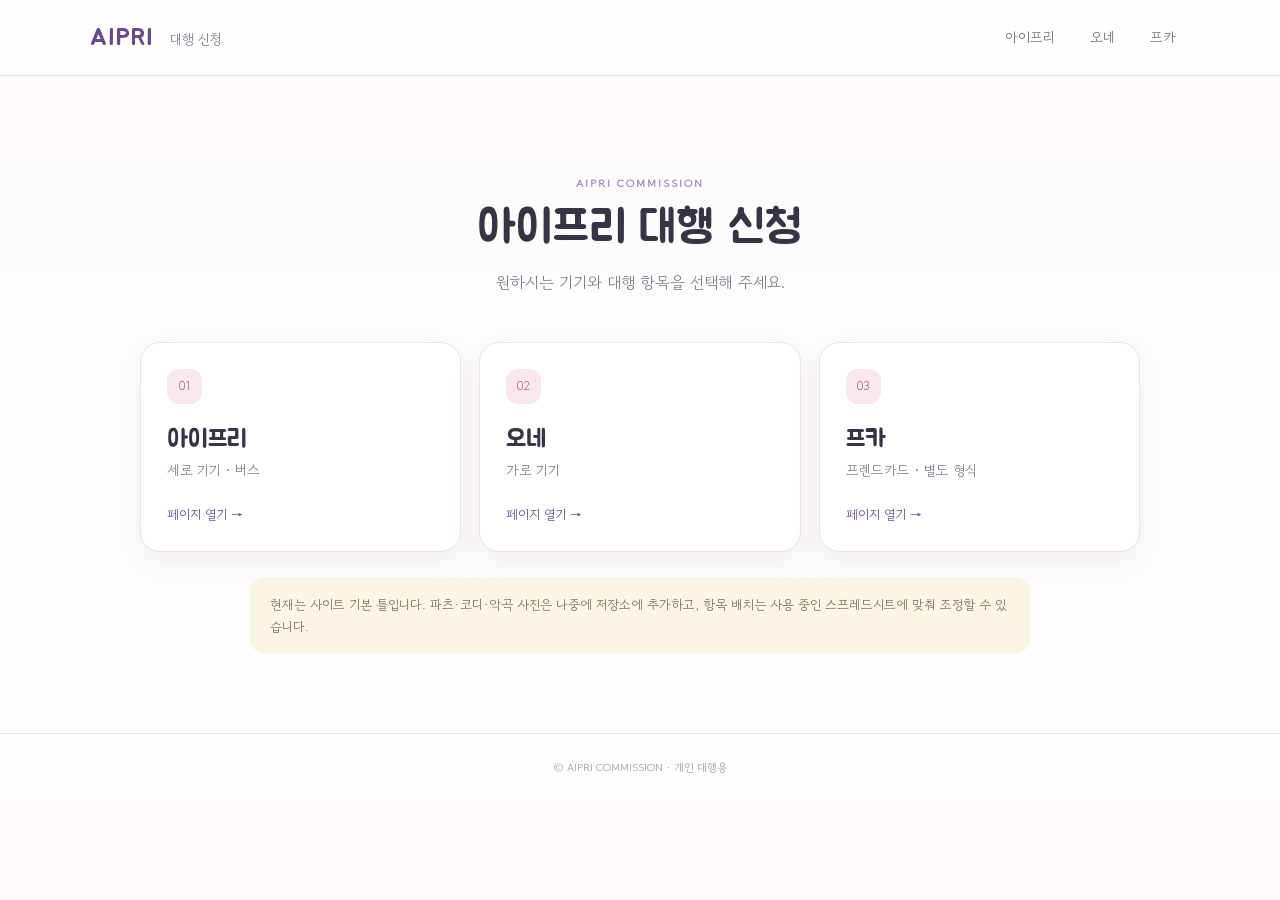
==== index.html @ 821ed2e1 "Add files via upload" ====
<!doctype html>
<html lang="ko">
<head>
  <meta charset="utf-8">
  <meta name="viewport" content="width=device-width, initial-scale=1">
  <title>아이프리 대행 신청</title>
  <link rel="stylesheet" href="style.css">
</head>
<body>
  <header class="site-header">
    <a class="brand" href="index.html">AIPRI <span>대행 신청</span></a>
    <nav aria-label="주요 메뉴">
      <a href="aipri.html">아이프리</a>
      <a href="onegai.html">오네</a>
      <a href="friendcard.html">프카</a>
    </nav>
  </header>
  <main class="home-wrap">
    <section class="hero">
      <p class="eyebrow">AIPRI COMMISSION</p>
      <h1>아이프리 대행 신청</h1>
      <p>원하시는 기기와 대행 항목을 선택해 주세요.</p>
    </section>
    <section class="page-cards">
      <a class="page-card" href="aipri.html">
        <span class="card-number">01</span><h2>아이프리</h2><p>세로 기기 · 버스</p><span class="card-arrow">페이지 열기 →</span>
      </a>
      <a class="page-card" href="onegai.html">
        <span class="card-number">02</span><h2>오네</h2><p>가로 기기</p><span class="card-arrow">페이지 열기 →</span>
      </a>
      <a class="page-card" href="friendcard.html">
        <span class="card-number">03</span><h2>프카</h2><p>프렌드카드 · 별도 형식</p><span class="card-arrow">페이지 열기 →</span>
      </a>
    </section>
    <p class="notice">현재는 사이트 기본 틀입니다. 파츠·코디·악곡 사진은 나중에 저장소에 추가하고, 항목 배치는 사용 중인 스프레드시트에 맞춰 조정할 수 있습니다.</p>
  </main>
  <footer>© AIPRI COMMISSION · 개인 대행용</footer>
</body>
</html>
---- style.css ----
@import url('https://fonts.googleapis.com/css2?family=Gowun+Dodum&family=Jua&display=swap');
:root{--ink:#393443;--muted:#817b8c;--line:#e9e3ed;--paper:#fffdfd;--lav:#eee7f7;--pink:#f8e8ee;--accent:#8a6eaa;--accent-dark:#674d86;--yellow:#fbf3d9;--blue:#e8f0fc;--shadow:0 12px 34px rgba(70,49,82,.07)}
*{box-sizing:border-box}body{margin:0;background:linear-gradient(180deg,#fcf8fc 0,#fffdfd 380px);color:var(--ink);font-family:"Gowun Dodum",sans-serif;line-height:1.65}a{color:inherit;text-decoration:none}.site-header{min-height:76px;padding:14px max(22px,calc((100vw - 1100px)/2));display:flex;align-items:center;justify-content:space-between;gap:20px;border-bottom:1px solid #eee7f0;background:rgba(255,255,255,.9)}.brand{font:24px "Jua",sans-serif;letter-spacing:.04em;color:var(--accent-dark)}.brand span{font:14px "Gowun Dodum",sans-serif;letter-spacing:0;color:var(--muted);margin-left:8px}.site-header nav{display:flex;gap:7px;flex-wrap:wrap}.site-header nav a{padding:8px 14px;border-radius:999px;font-size:14px;color:#716a7b}.site-header nav a:hover,.site-header nav a.active{background:var(--lav);color:var(--accent-dark)}.home-wrap,.content-wrap{width:min(100% - 36px,1000px);margin:0 auto}.home-wrap{padding:62px 0 80px}.hero{text-align:center;padding:36px 20px 46px}.eyebrow{margin:0 0 7px;color:#a28ab9;font-size:11px;font-weight:bold;letter-spacing:.18em}.hero h1,.page-heading h1{font:clamp(32px,5vw,46px) "Jua",sans-serif;margin:0 0 12px;letter-spacing:.01em}.hero>p:last-child,.page-heading p:last-child{color:var(--muted);margin:0}.page-cards{display:grid;grid-template-columns:repeat(3,1fr);gap:18px}.page-card{position:relative;min-height:210px;padding:26px;border:1px solid var(--line);border-radius:20px;background:#fff;box-shadow:var(--shadow);transition:transform .18s,border-color .18s}.page-card:hover{transform:translateY(-3px);border-color:#cbb9df}.card-number{display:inline-grid;place-items:center;width:35px;height:35px;border-radius:12px;background:var(--pink);color:#a46c88;font-size:12px}.page-card h2{font:25px "Jua",sans-serif;margin:20px 0 4px}.page-card p{color:var(--muted);font-size:14px;margin:0}.card-arrow{display:block;margin-top:22px;color:var(--accent-dark);font-size:13px}.notice{margin:26px auto 0;padding:16px 20px;border-radius:14px;background:#faf5e5;color:#7b7057;font-size:13px;max-width:780px}.content-wrap{padding:36px 0 70px}.page-heading{display:flex;align-items:center;justify-content:space-between;gap:20px;margin-bottom:26px}.page-heading h1{font-size:38px}.back-link{font-size:13px;color:var(--accent-dark);padding:9px 13px;border:1px solid var(--line);border-radius:999px;background:#fff}.panel{padding:25px;margin:18px 0;background:#fff;border:1px solid var(--line);border-radius:19px;box-shadow:var(--shadow)}.panel h2,.section-title h2{font:22px "Jua",sans-serif;margin:0}.section-title{display:flex;align-items:center;justify-content:space-between;gap:15px;margin-bottom:12px}.tag{white-space:nowrap;border-radius:999px;background:var(--yellow);color:#887444;padding:5px 10px;font-size:11px}.tag-blue{background:var(--blue);color:#526e9b}.muted{font-size:14px;color:var(--muted);margin:8px 0 18px}.empty-gallery{display:grid;grid-template-columns:repeat(3,1fr);gap:12px}.placeholder-tile{min-height:135px;display:flex;flex-direction:column;align-items:center;justify-content:center;gap:4px;background:#fcf9fd;border:1px dashed #d9cde5;border-radius:13px;color:#7f6a98}.placeholder-tile span{font-size:26px;color:#b5a2c8}.placeholder-tile b{font-size:14px}.placeholder-tile small{font-size:11px;color:#a29aa9}.upload-row{display:flex;align-items:center;gap:10px;flex-wrap:wrap}.upload-button,.button{display:inline-flex;align-items:center;justify-content:center;border:0;border-radius:10px;padding:10px 16px;font:14px "Gowun Dodum",sans-serif;cursor:pointer}.upload-button{background:var(--accent);color:white}.upload-button:hover{background:var(--accent-dark)}.button-danger{background:#fff0f1;color:#a54f60;border:1px solid #f0d4d9}.button-danger:hover{background:#ffe4e8}.status{font-size:12px;color:var(--muted);margin:13px 0}.photo-gallery{display:grid;grid-template-columns:repeat(auto-fill,minmax(155px,1fr));gap:14px}.photo-card{overflow:hidden;border:1px solid var(--line);border-radius:12px;background:#fff}.photo-card img{display:block;width:100%;height:170px;object-fit:contain;background:#faf8fb}.photo-card .photo-meta{padding:9px}.photo-name{font-size:12px;overflow-wrap:anywhere;margin:0 0 8px}.photo-actions{display:flex;gap:6px}.photo-actions button{flex:1;padding:6px 7px;border:1px solid var(--line);background:white;border-radius:7px;font:12px "Gowun Dodum",sans-serif;cursor:pointer}.photo-actions button:hover{background:var(--lav)}.empty-state{padding:28px 10px;display:flex;flex-direction:column;align-items:center;gap:4px;color:var(--muted);text-align:center}.empty-state span{font-size:32px;color:#c5b4d5}.empty-state b{color:var(--ink);font-size:14px}.empty-state small{font-size:12px}textarea,input{width:100%;padding:11px 12px;border:1px solid #e4dce9;border-radius:9px;background:#fffdfd;font:14px "Gowun Dodum",sans-serif;color:var(--ink)}textarea:focus,input:focus{outline:2px solid #e4d8f0;border-color:#b8a2ce}.field-label{display:block;margin:15px 0 7px;font-size:13px;color:#625a6b}.form-grid{display:grid;grid-template-columns:1fr 1fr;gap:14px;margin:16px 0}.form-grid label{font-size:13px;color:#625a6b}.form-grid input{display:block;margin-top:7px}footer{text-align:center;padding:24px 18px;border-top:1px solid var(--line);color:#a19aa8;font-size:11px}
@media(max-width:650px){.site-header{align-items:flex-start;flex-direction:column;padding:14px 18px;gap:10px}.home-wrap,.content-wrap{width:min(100% - 24px,1000px)}.home-wrap{padding-top:30px}.hero{padding:28px 8px 32px}.page-cards{grid-template-columns:1fr;gap:12px}.page-card{min-height:150px;padding:20px}.page-card h2{margin-top:12px}.card-arrow{margin-top:12px}.panel{padding:17px}.page-heading{align-items:flex-start}.page-heading h1{font-size:32px}.empty-gallery{grid-template-columns:1fr}.placeholder-tile{min-height:95px}.form-grid{grid-template-columns:1fr}.section-title{align-items:flex-start;flex-direction:column}.photo-gallery{grid-template-columns:repeat(2,minmax(0,1fr))}}
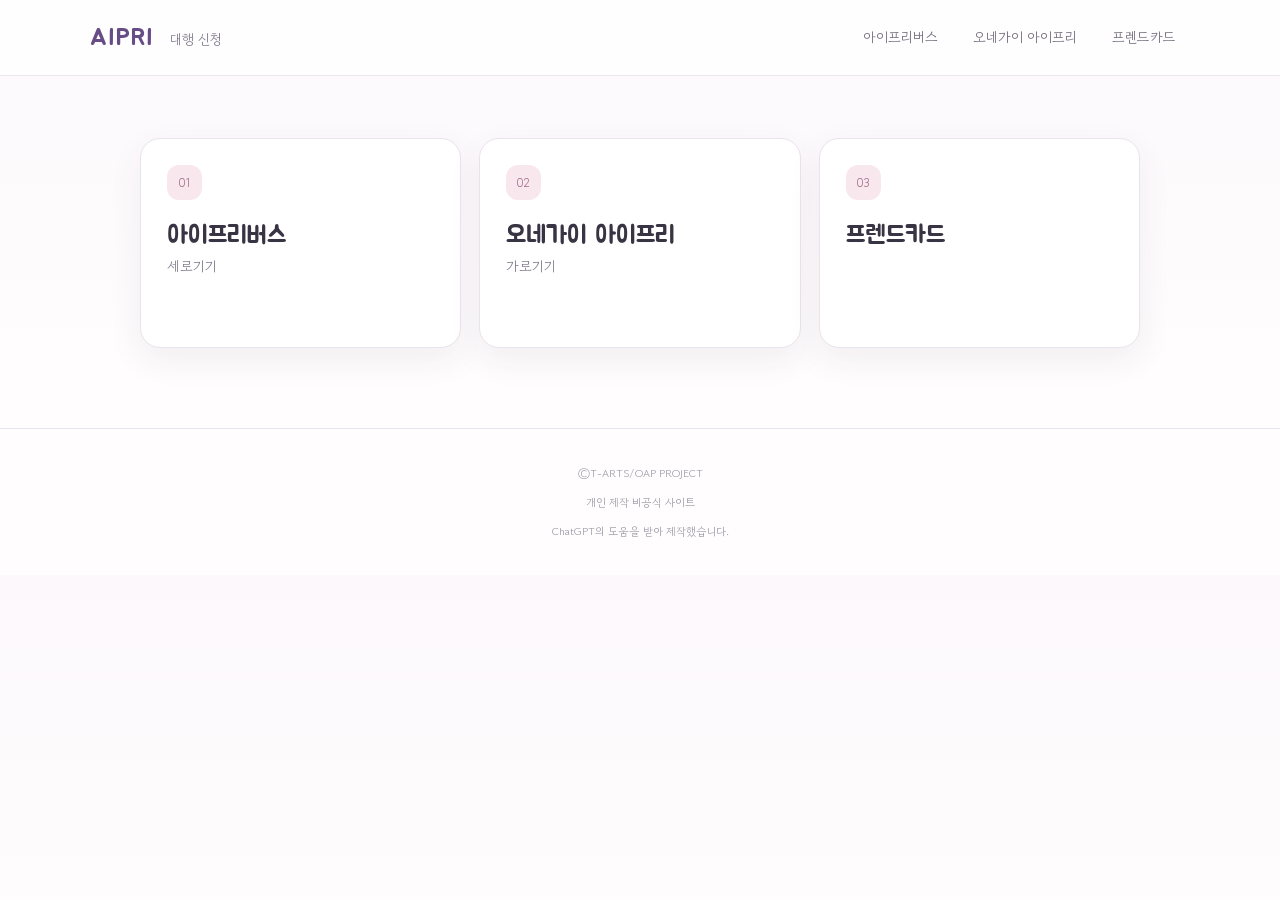
==== commit 83dd5a68: "Update index.html" ====
--- a/index.html
+++ b/index.html
@@ -1,3 +1,4 @@
+
 <!doctype html>
 <html lang="ko">
 <head>
@@ -10,30 +11,38 @@
   <header class="site-header">
     <a class="brand" href="index.html">AIPRI <span>대행 신청</span></a>
     <nav aria-label="주요 메뉴">
-      <a href="aipri.html">아이프리</a>
-      <a href="onegai.html">오네</a>
-      <a href="friendcard.html">프카</a>
+      <a href="aipri.html">아이프리버스</a>
+      <a href="onegai.html">오네가이 아이프리</a>
+      <a href="friendcard.html">프렌드카드</a>
     </nav>
   </header>
+
   <main class="home-wrap">
-    <section class="hero">
-      <p class="eyebrow">AIPRI COMMISSION</p>
-      <h1>아이프리 대행 신청</h1>
-      <p>원하시는 기기와 대행 항목을 선택해 주세요.</p>
-    </section>
     <section class="page-cards">
       <a class="page-card" href="aipri.html">
-        <span class="card-number">01</span><h2>아이프리</h2><p>세로 기기 · 버스</p><span class="card-arrow">페이지 열기 →</span>
+        <span class="card-number">01</span>
+        <h2>아이프리버스</h2>
+        <p>세로기기</p>
       </a>
+
       <a class="page-card" href="onegai.html">
-        <span class="card-number">02</span><h2>오네</h2><p>가로 기기</p><span class="card-arrow">페이지 열기 →</span>
+        <span class="card-number">02</span>
+        <h2>오네가이 아이프리</h2>
+        <p>가로기기</p>
       </a>
+
       <a class="page-card" href="friendcard.html">
-        <span class="card-number">03</span><h2>프카</h2><p>프렌드카드 · 별도 형식</p><span class="card-arrow">페이지 열기 →</span>
+        <span class="card-number">03</span>
+        <h2>프렌드카드</h2>
+        <p></p>
       </a>
     </section>
-    <p class="notice">현재는 사이트 기본 틀입니다. 파츠·코디·악곡 사진은 나중에 저장소에 추가하고, 항목 배치는 사용 중인 스프레드시트에 맞춰 조정할 수 있습니다.</p>
   </main>
-  <footer>© AIPRI COMMISSION · 개인 대행용</footer>
+
+  <footer class="site-footer">
+    <p class="copyright">ⒸT-ARTS/OAP PROJECT</p>
+    <p>개인 제작 비공식 사이트</p>
+    <p>ChatGPT의 도움을 받아 제작했습니다.</p>
+  </footer>
 </body>
 </html>
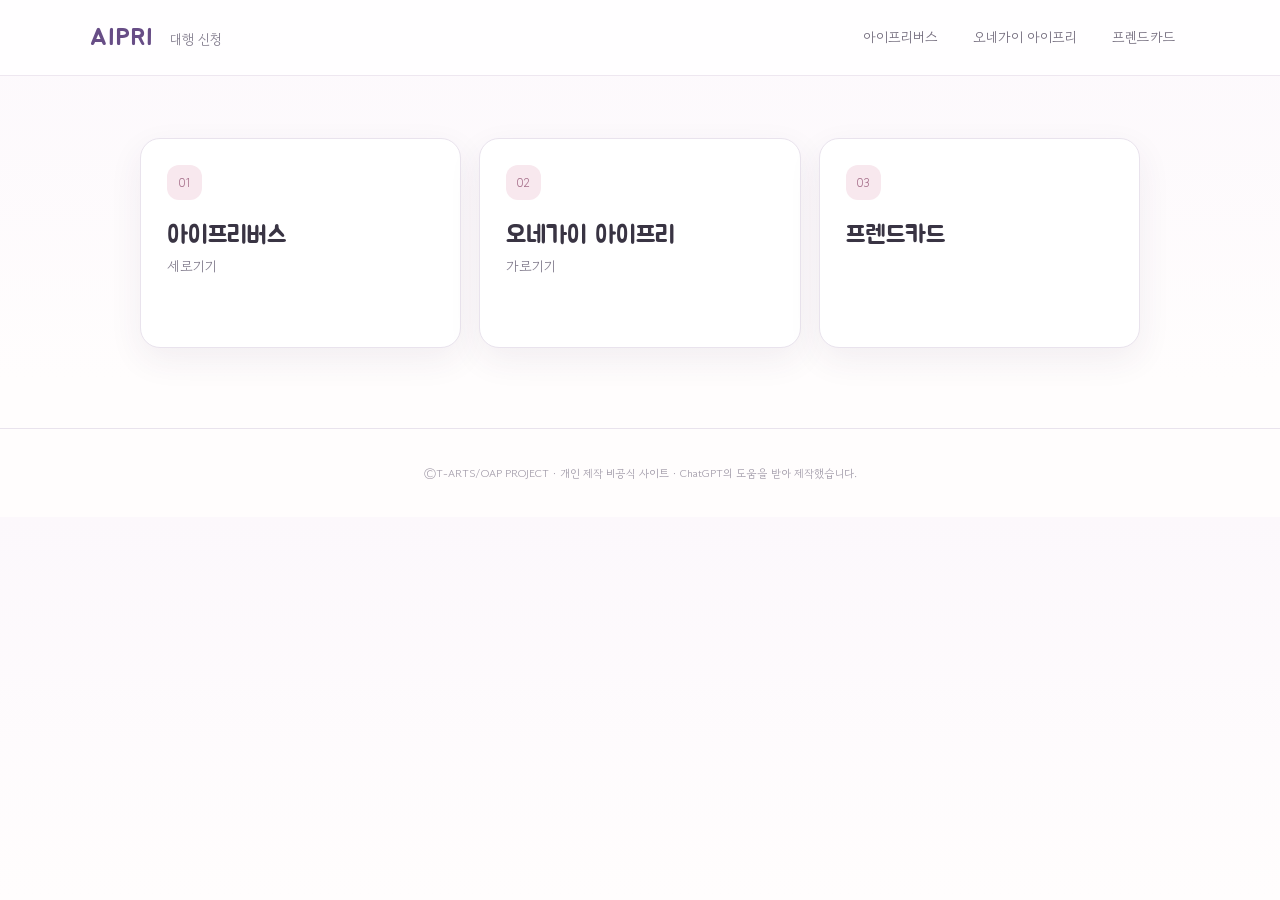
==== commit fcf66dc5: "Update index.html" ====
--- a/index.html
+++ b/index.html
@@ -39,10 +39,14 @@
     </section>
   </main>
 
-  <footer class="site-footer">
-    <p class="copyright">ⒸT-ARTS/OAP PROJECT</p>
-    <p>개인 제작 비공식 사이트</p>
-    <p>ChatGPT의 도움을 받아 제작했습니다.</p>
-  </footer>
+<footer class="site-footer">
+  <p>
+    ⒸT-ARTS/OAP PROJECT
+    <span>·</span>
+    개인 제작 비공식 사이트
+    <span>·</span>
+    ChatGPT의 도움을 받아 제작했습니다.
+  </p>
+</footer>
 </body>
 </html>
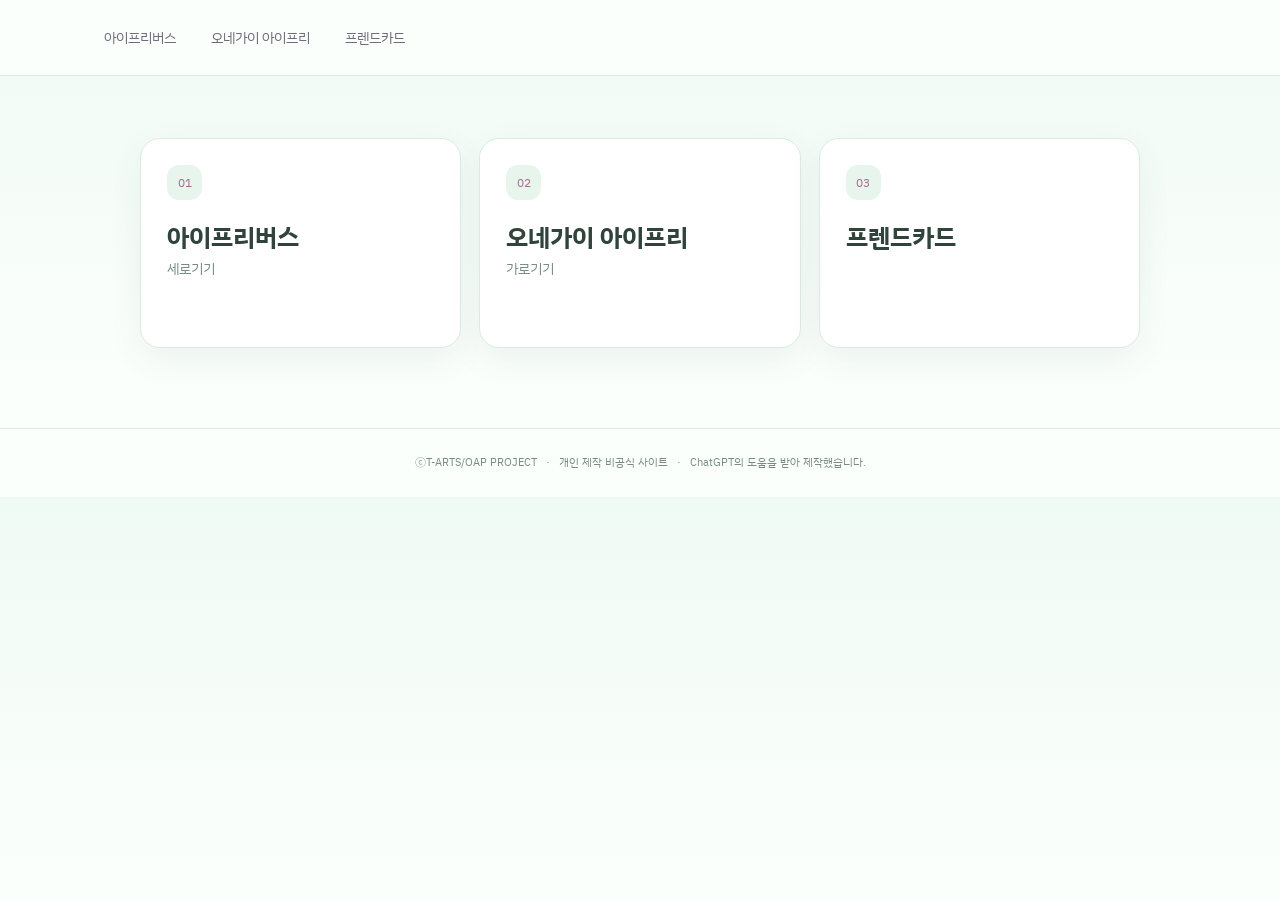
==== commit 8eb7e78e: "Add files via upload" ====
--- a/index.html
+++ b/index.html
@@ -1,4 +1,3 @@
-
 <!doctype html>
 <html lang="ko">
 <head>
@@ -9,7 +8,6 @@
 </head>
 <body>
   <header class="site-header">
-    <a class="brand" href="index.html">AIPRI <span>대행 신청</span></a>
     <nav aria-label="주요 메뉴">
       <a href="aipri.html">아이프리버스</a>
       <a href="onegai.html">오네가이 아이프리</a>
@@ -39,14 +37,8 @@
     </section>
   </main>
 
-<footer class="site-footer">
-  <p>
-    ⒸT-ARTS/OAP PROJECT
-    <span>·</span>
-    개인 제작 비공식 사이트
-    <span>·</span>
-    ChatGPT의 도움을 받아 제작했습니다.
-  </p>
-</footer>
+  <footer class="site-footer">
+    <p class="copyright">ⒸT-ARTS/OAP PROJECT <span>·</span> 개인 제작 비공식 사이트 <span>·</span> ChatGPT의 도움을 받아 제작했습니다.</p>
+  </footer>
 </body>
 </html>
--- a/style.css
+++ b/style.css
@@ -1,4 +1,4 @@
-@import url('https://fonts.googleapis.com/css2?family=Gowun+Dodum&family=Jua&display=swap');
-:root{--ink:#393443;--muted:#817b8c;--line:#e9e3ed;--paper:#fffdfd;--lav:#eee7f7;--pink:#f8e8ee;--accent:#8a6eaa;--accent-dark:#674d86;--yellow:#fbf3d9;--blue:#e8f0fc;--shadow:0 12px 34px rgba(70,49,82,.07)}
-*{box-sizing:border-box}body{margin:0;background:linear-gradient(180deg,#fcf8fc 0,#fffdfd 380px);color:var(--ink);font-family:"Gowun Dodum",sans-serif;line-height:1.65}a{color:inherit;text-decoration:none}.site-header{min-height:76px;padding:14px max(22px,calc((100vw - 1100px)/2));display:flex;align-items:center;justify-content:space-between;gap:20px;border-bottom:1px solid #eee7f0;background:rgba(255,255,255,.9)}.brand{font:24px "Jua",sans-serif;letter-spacing:.04em;color:var(--accent-dark)}.brand span{font:14px "Gowun Dodum",sans-serif;letter-spacing:0;color:var(--muted);margin-left:8px}.site-header nav{display:flex;gap:7px;flex-wrap:wrap}.site-header nav a{padding:8px 14px;border-radius:999px;font-size:14px;color:#716a7b}.site-header nav a:hover,.site-header nav a.active{background:var(--lav);color:var(--accent-dark)}.home-wrap,.content-wrap{width:min(100% - 36px,1000px);margin:0 auto}.home-wrap{padding:62px 0 80px}.hero{text-align:center;padding:36px 20px 46px}.eyebrow{margin:0 0 7px;color:#a28ab9;font-size:11px;font-weight:bold;letter-spacing:.18em}.hero h1,.page-heading h1{font:clamp(32px,5vw,46px) "Jua",sans-serif;margin:0 0 12px;letter-spacing:.01em}.hero>p:last-child,.page-heading p:last-child{color:var(--muted);margin:0}.page-cards{display:grid;grid-template-columns:repeat(3,1fr);gap:18px}.page-card{position:relative;min-height:210px;padding:26px;border:1px solid var(--line);border-radius:20px;background:#fff;box-shadow:var(--shadow);transition:transform .18s,border-color .18s}.page-card:hover{transform:translateY(-3px);border-color:#cbb9df}.card-number{display:inline-grid;place-items:center;width:35px;height:35px;border-radius:12px;background:var(--pink);color:#a46c88;font-size:12px}.page-card h2{font:25px "Jua",sans-serif;margin:20px 0 4px}.page-card p{color:var(--muted);font-size:14px;margin:0}.card-arrow{display:block;margin-top:22px;color:var(--accent-dark);font-size:13px}.notice{margin:26px auto 0;padding:16px 20px;border-radius:14px;background:#faf5e5;color:#7b7057;font-size:13px;max-width:780px}.content-wrap{padding:36px 0 70px}.page-heading{display:flex;align-items:center;justify-content:space-between;gap:20px;margin-bottom:26px}.page-heading h1{font-size:38px}.back-link{font-size:13px;color:var(--accent-dark);padding:9px 13px;border:1px solid var(--line);border-radius:999px;background:#fff}.panel{padding:25px;margin:18px 0;background:#fff;border:1px solid var(--line);border-radius:19px;box-shadow:var(--shadow)}.panel h2,.section-title h2{font:22px "Jua",sans-serif;margin:0}.section-title{display:flex;align-items:center;justify-content:space-between;gap:15px;margin-bottom:12px}.tag{white-space:nowrap;border-radius:999px;background:var(--yellow);color:#887444;padding:5px 10px;font-size:11px}.tag-blue{background:var(--blue);color:#526e9b}.muted{font-size:14px;color:var(--muted);margin:8px 0 18px}.empty-gallery{display:grid;grid-template-columns:repeat(3,1fr);gap:12px}.placeholder-tile{min-height:135px;display:flex;flex-direction:column;align-items:center;justify-content:center;gap:4px;background:#fcf9fd;border:1px dashed #d9cde5;border-radius:13px;color:#7f6a98}.placeholder-tile span{font-size:26px;color:#b5a2c8}.placeholder-tile b{font-size:14px}.placeholder-tile small{font-size:11px;color:#a29aa9}.upload-row{display:flex;align-items:center;gap:10px;flex-wrap:wrap}.upload-button,.button{display:inline-flex;align-items:center;justify-content:center;border:0;border-radius:10px;padding:10px 16px;font:14px "Gowun Dodum",sans-serif;cursor:pointer}.upload-button{background:var(--accent);color:white}.upload-button:hover{background:var(--accent-dark)}.button-danger{background:#fff0f1;color:#a54f60;border:1px solid #f0d4d9}.button-danger:hover{background:#ffe4e8}.status{font-size:12px;color:var(--muted);margin:13px 0}.photo-gallery{display:grid;grid-template-columns:repeat(auto-fill,minmax(155px,1fr));gap:14px}.photo-card{overflow:hidden;border:1px solid var(--line);border-radius:12px;background:#fff}.photo-card img{display:block;width:100%;height:170px;object-fit:contain;background:#faf8fb}.photo-card .photo-meta{padding:9px}.photo-name{font-size:12px;overflow-wrap:anywhere;margin:0 0 8px}.photo-actions{display:flex;gap:6px}.photo-actions button{flex:1;padding:6px 7px;border:1px solid var(--line);background:white;border-radius:7px;font:12px "Gowun Dodum",sans-serif;cursor:pointer}.photo-actions button:hover{background:var(--lav)}.empty-state{padding:28px 10px;display:flex;flex-direction:column;align-items:center;gap:4px;color:var(--muted);text-align:center}.empty-state span{font-size:32px;color:#c5b4d5}.empty-state b{color:var(--ink);font-size:14px}.empty-state small{font-size:12px}textarea,input{width:100%;padding:11px 12px;border:1px solid #e4dce9;border-radius:9px;background:#fffdfd;font:14px "Gowun Dodum",sans-serif;color:var(--ink)}textarea:focus,input:focus{outline:2px solid #e4d8f0;border-color:#b8a2ce}.field-label{display:block;margin:15px 0 7px;font-size:13px;color:#625a6b}.form-grid{display:grid;grid-template-columns:1fr 1fr;gap:14px;margin:16px 0}.form-grid label{font-size:13px;color:#625a6b}.form-grid input{display:block;margin-top:7px}footer{text-align:center;padding:24px 18px;border-top:1px solid var(--line);color:#a19aa8;font-size:11px}
+@import url('https://fonts.googleapis.com/css2?family=IBM+Plex+Sans+KR:wght@400;500;600;700&display=swap');
+:root{--ink:#30443c;--muted:#788c82;--line:#dcebe2;--paper:#fbfffc;--lav:#e2f3e8;--pink:#e8f5ed;--accent:#78a98b;--accent-dark:#47775c;--yellow:#f1f7dc;--blue:#e5f3ed;--shadow:0 12px 34px rgba(49,91,66,.07)}
+*{box-sizing:border-box}body{margin:0;background:linear-gradient(180deg,#f0faf4 0,#fbfffc 380px);color:var(--ink);font-family:"IBM Plex Sans KR",sans-serif;line-height:1.65}a{color:inherit;text-decoration:none}.site-header{min-height:76px;padding:14px max(22px,calc((100vw - 1100px)/2));display:flex;align-items:center;justify-content:space-between;gap:20px;border-bottom:1px solid var(--line);background:rgba(251,255,252,.92)}.brand{font:700 24px "IBM Plex Sans KR",sans-serif;letter-spacing:.04em;color:var(--accent-dark)}.brand span{font:400 14px "IBM Plex Sans KR",sans-serif;letter-spacing:0;color:var(--muted);margin-left:8px}.site-header nav{display:flex;gap:7px;flex-wrap:wrap}.site-header nav a{padding:8px 14px;border-radius:999px;font-size:14px;color:#716a7b}.site-header nav a:hover,.site-header nav a.active{background:var(--lav);color:var(--accent-dark)}.home-wrap,.content-wrap{width:min(100% - 36px,1000px);margin:0 auto}.home-wrap{padding:62px 0 80px}.hero{text-align:center;padding:36px 20px 46px}.eyebrow{margin:0 0 7px;color:#a28ab9;font-size:11px;font-weight:bold;letter-spacing:.18em}.hero h1,.page-heading h1{font:700 clamp(32px,5vw,46px) "IBM Plex Sans KR",sans-serif;margin:0 0 12px;letter-spacing:.01em}.hero>p:last-child,.page-heading p:last-child{color:var(--muted);margin:0}.page-cards{display:grid;grid-template-columns:repeat(3,1fr);gap:18px}.page-card{position:relative;min-height:210px;padding:26px;border:1px solid var(--line);border-radius:20px;background:#fff;box-shadow:var(--shadow);transition:transform .18s,border-color .18s}.page-card:hover{transform:translateY(-3px);border-color:#cbb9df}.card-number{display:inline-grid;place-items:center;width:35px;height:35px;border-radius:12px;background:var(--pink);color:#a46c88;font-size:12px}.page-card h2{font:700 25px "IBM Plex Sans KR",sans-serif;margin:20px 0 4px}.page-card p{color:var(--muted);font-size:14px;margin:0}.card-arrow{display:block;margin-top:22px;color:var(--accent-dark);font-size:13px}.notice{margin:26px auto 0;padding:16px 20px;border-radius:14px;background:#faf5e5;color:#7b7057;font-size:13px;max-width:780px}.content-wrap{padding:36px 0 70px}.page-heading{display:flex;align-items:center;justify-content:space-between;gap:20px;margin-bottom:26px}.page-heading h1{font-size:38px}.back-link{font-size:13px;color:var(--accent-dark);padding:9px 13px;border:1px solid var(--line);border-radius:999px;background:#fff}.panel{padding:25px;margin:18px 0;background:#fff;border:1px solid var(--line);border-radius:19px;box-shadow:var(--shadow)}.panel h2,.section-title h2{font:700 22px "IBM Plex Sans KR",sans-serif;margin:0}.section-title{display:flex;align-items:center;justify-content:space-between;gap:15px;margin-bottom:12px}.tag{white-space:nowrap;border-radius:999px;background:var(--yellow);color:#887444;padding:5px 10px;font-size:11px}.tag-blue{background:var(--blue);color:#526e9b}.muted{font-size:14px;color:var(--muted);margin:8px 0 18px}.empty-gallery{display:grid;grid-template-columns:repeat(3,1fr);gap:12px}.placeholder-tile{min-height:135px;display:flex;flex-direction:column;align-items:center;justify-content:center;gap:4px;background:#fcf9fd;border:1px dashed #d9cde5;border-radius:13px;color:#7f6a98}.placeholder-tile span{font-size:26px;color:#b5a2c8}.placeholder-tile b{font-size:14px}.placeholder-tile small{font-size:11px;color:#a29aa9}.upload-row{display:flex;align-items:center;gap:10px;flex-wrap:wrap}.upload-button,.button{display:inline-flex;align-items:center;justify-content:center;border:0;border-radius:10px;padding:10px 16px;font:14px "IBM Plex Sans KR",sans-serif;cursor:pointer}.upload-button{background:var(--accent);color:white}.upload-button:hover{background:var(--accent-dark)}.button-danger{background:#fff0f1;color:#a54f60;border:1px solid #f0d4d9}.button-danger:hover{background:#ffe4e8}.status{font-size:12px;color:var(--muted);margin:13px 0}.photo-gallery{display:grid;grid-template-columns:repeat(auto-fill,minmax(155px,1fr));gap:14px}.photo-card{overflow:hidden;border:1px solid var(--line);border-radius:12px;background:#fff}.photo-card img{display:block;width:100%;height:170px;object-fit:contain;background:#faf8fb}.photo-card .photo-meta{padding:9px}.photo-name{font-size:12px;overflow-wrap:anywhere;margin:0 0 8px}.photo-actions{display:flex;gap:6px}.photo-actions button{flex:1;padding:6px 7px;border:1px solid var(--line);background:white;border-radius:7px;font:12px "IBM Plex Sans KR",sans-serif;cursor:pointer}.photo-actions button:hover{background:var(--lav)}.empty-state{padding:28px 10px;display:flex;flex-direction:column;align-items:center;gap:4px;color:var(--muted);text-align:center}.empty-state span{font-size:32px;color:#c5b4d5}.empty-state b{color:var(--ink);font-size:14px}.empty-state small{font-size:12px}textarea,input{width:100%;padding:11px 12px;border:1px solid #e4dce9;border-radius:9px;background:#fffdfd;font:14px "IBM Plex Sans KR",sans-serif;color:var(--ink)}textarea:focus,input:focus{outline:2px solid #e4d8f0;border-color:#b8a2ce}.field-label{display:block;margin:15px 0 7px;font-size:13px;color:#625a6b}.form-grid{display:grid;grid-template-columns:1fr 1fr;gap:14px;margin:16px 0}.form-grid label{font-size:13px;color:#625a6b}.form-grid input{display:block;margin-top:7px}footer{text-align:center;padding:24px 18px;border-top:1px solid var(--line);color:#8b9b90;font-size:11px}.site-footer{padding:24px 12px;color:#788c82;font-size:11px;line-height:1.8}.site-footer p{margin:0}.site-footer span{margin:0 6px}.site-footer .copyright{font-size:11px}
 @media(max-width:650px){.site-header{align-items:flex-start;flex-direction:column;padding:14px 18px;gap:10px}.home-wrap,.content-wrap{width:min(100% - 24px,1000px)}.home-wrap{padding-top:30px}.hero{padding:28px 8px 32px}.page-cards{grid-template-columns:1fr;gap:12px}.page-card{min-height:150px;padding:20px}.page-card h2{margin-top:12px}.card-arrow{margin-top:12px}.panel{padding:17px}.page-heading{align-items:flex-start}.page-heading h1{font-size:32px}.empty-gallery{grid-template-columns:1fr}.placeholder-tile{min-height:95px}.form-grid{grid-template-columns:1fr}.section-title{align-items:flex-start;flex-direction:column}.photo-gallery{grid-template-columns:repeat(2,minmax(0,1fr))}}
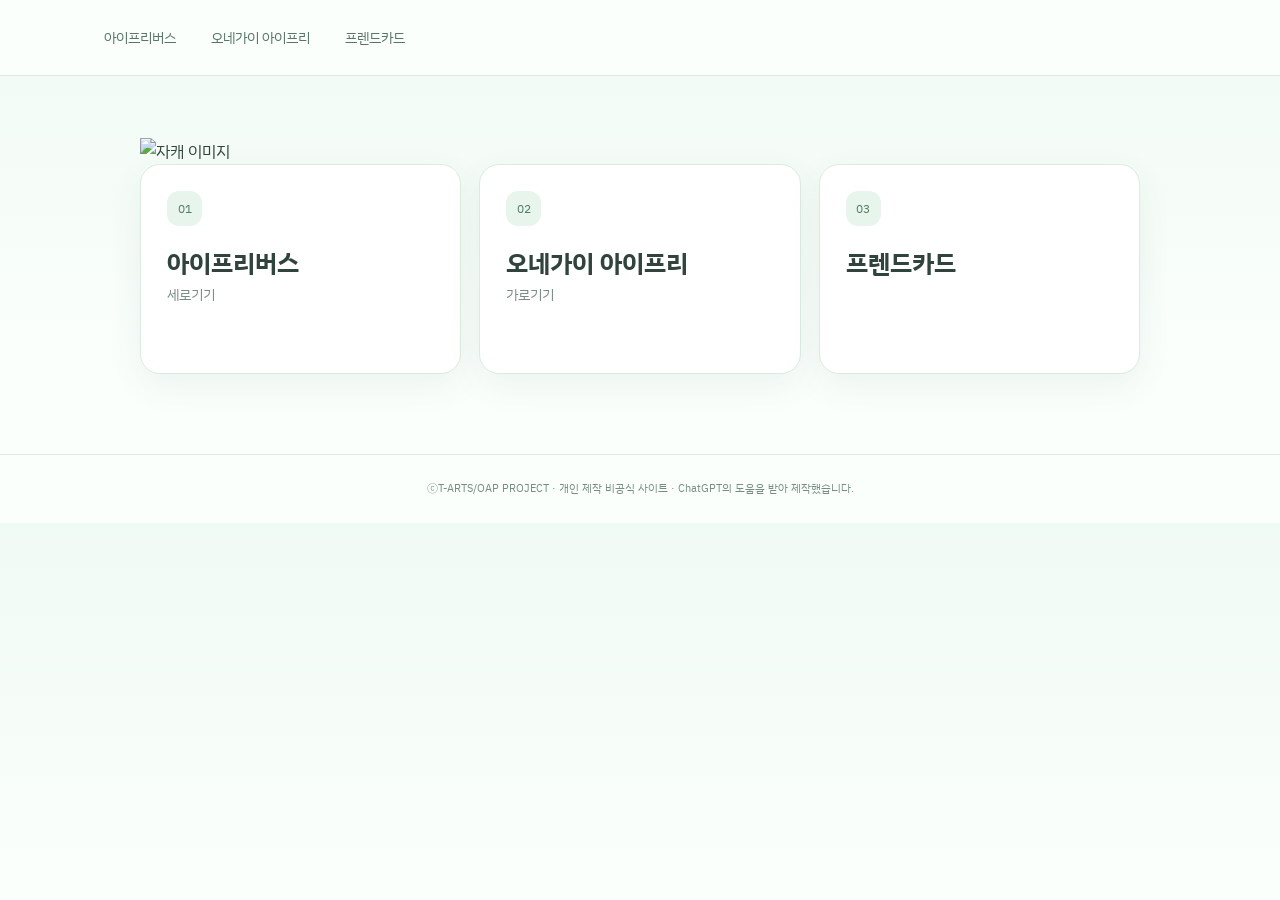
==== commit 49e1515d: "Update index.html" ====
--- a/index.html
+++ b/index.html
@@ -1,10 +1,11 @@
+
 <!doctype html>
 <html lang="ko">
 <head>
   <meta charset="utf-8">
   <meta name="viewport" content="width=device-width, initial-scale=1">
-  <title>아이프리 대행 신청</title>
-  <link rel="stylesheet" href="style.css">
+  <title>아이프리 대행</title>
+  <link rel="stylesheet" href="style.css?v=3">
 </head>
 <body>
   <header class="site-header">
@@ -16,6 +17,14 @@
   </header>
 
   <main class="home-wrap">
+    <section class="character-display">
+      <img
+        src="character.jpg"
+        alt="자캐 이미지"
+        class="character-image"
+      >
+    </section>
+
     <section class="page-cards">
       <a class="page-card" href="aipri.html">
         <span class="card-number">01</span>
@@ -38,7 +47,7 @@
   </main>
 
   <footer class="site-footer">
-    <p class="copyright">ⒸT-ARTS/OAP PROJECT <span>·</span> 개인 제작 비공식 사이트 <span>·</span> ChatGPT의 도움을 받아 제작했습니다.</p>
+    <p>ⒸT-ARTS/OAP PROJECT · 개인 제작 비공식 사이트 · ChatGPT의 도움을 받아 제작했습니다.</p>
   </footer>
 </body>
 </html>
--- a/style.css
+++ b/style.css
@@ -1,4 +1,533 @@
+
 @import url('https://fonts.googleapis.com/css2?family=IBM+Plex+Sans+KR:wght@400;500;600;700&display=swap');
-:root{--ink:#30443c;--muted:#788c82;--line:#dcebe2;--paper:#fbfffc;--lav:#e2f3e8;--pink:#e8f5ed;--accent:#78a98b;--accent-dark:#47775c;--yellow:#f1f7dc;--blue:#e5f3ed;--shadow:0 12px 34px rgba(49,91,66,.07)}
-*{box-sizing:border-box}body{margin:0;background:linear-gradient(180deg,#f0faf4 0,#fbfffc 380px);color:var(--ink);font-family:"IBM Plex Sans KR",sans-serif;line-height:1.65}a{color:inherit;text-decoration:none}.site-header{min-height:76px;padding:14px max(22px,calc((100vw - 1100px)/2));display:flex;align-items:center;justify-content:space-between;gap:20px;border-bottom:1px solid var(--line);background:rgba(251,255,252,.92)}.brand{font:700 24px "IBM Plex Sans KR",sans-serif;letter-spacing:.04em;color:var(--accent-dark)}.brand span{font:400 14px "IBM Plex Sans KR",sans-serif;letter-spacing:0;color:var(--muted);margin-left:8px}.site-header nav{display:flex;gap:7px;flex-wrap:wrap}.site-header nav a{padding:8px 14px;border-radius:999px;font-size:14px;color:#716a7b}.site-header nav a:hover,.site-header nav a.active{background:var(--lav);color:var(--accent-dark)}.home-wrap,.content-wrap{width:min(100% - 36px,1000px);margin:0 auto}.home-wrap{padding:62px 0 80px}.hero{text-align:center;padding:36px 20px 46px}.eyebrow{margin:0 0 7px;color:#a28ab9;font-size:11px;font-weight:bold;letter-spacing:.18em}.hero h1,.page-heading h1{font:700 clamp(32px,5vw,46px) "IBM Plex Sans KR",sans-serif;margin:0 0 12px;letter-spacing:.01em}.hero>p:last-child,.page-heading p:last-child{color:var(--muted);margin:0}.page-cards{display:grid;grid-template-columns:repeat(3,1fr);gap:18px}.page-card{position:relative;min-height:210px;padding:26px;border:1px solid var(--line);border-radius:20px;background:#fff;box-shadow:var(--shadow);transition:transform .18s,border-color .18s}.page-card:hover{transform:translateY(-3px);border-color:#cbb9df}.card-number{display:inline-grid;place-items:center;width:35px;height:35px;border-radius:12px;background:var(--pink);color:#a46c88;font-size:12px}.page-card h2{font:700 25px "IBM Plex Sans KR",sans-serif;margin:20px 0 4px}.page-card p{color:var(--muted);font-size:14px;margin:0}.card-arrow{display:block;margin-top:22px;color:var(--accent-dark);font-size:13px}.notice{margin:26px auto 0;padding:16px 20px;border-radius:14px;background:#faf5e5;color:#7b7057;font-size:13px;max-width:780px}.content-wrap{padding:36px 0 70px}.page-heading{display:flex;align-items:center;justify-content:space-between;gap:20px;margin-bottom:26px}.page-heading h1{font-size:38px}.back-link{font-size:13px;color:var(--accent-dark);padding:9px 13px;border:1px solid var(--line);border-radius:999px;background:#fff}.panel{padding:25px;margin:18px 0;background:#fff;border:1px solid var(--line);border-radius:19px;box-shadow:var(--shadow)}.panel h2,.section-title h2{font:700 22px "IBM Plex Sans KR",sans-serif;margin:0}.section-title{display:flex;align-items:center;justify-content:space-between;gap:15px;margin-bottom:12px}.tag{white-space:nowrap;border-radius:999px;background:var(--yellow);color:#887444;padding:5px 10px;font-size:11px}.tag-blue{background:var(--blue);color:#526e9b}.muted{font-size:14px;color:var(--muted);margin:8px 0 18px}.empty-gallery{display:grid;grid-template-columns:repeat(3,1fr);gap:12px}.placeholder-tile{min-height:135px;display:flex;flex-direction:column;align-items:center;justify-content:center;gap:4px;background:#fcf9fd;border:1px dashed #d9cde5;border-radius:13px;color:#7f6a98}.placeholder-tile span{font-size:26px;color:#b5a2c8}.placeholder-tile b{font-size:14px}.placeholder-tile small{font-size:11px;color:#a29aa9}.upload-row{display:flex;align-items:center;gap:10px;flex-wrap:wrap}.upload-button,.button{display:inline-flex;align-items:center;justify-content:center;border:0;border-radius:10px;padding:10px 16px;font:14px "IBM Plex Sans KR",sans-serif;cursor:pointer}.upload-button{background:var(--accent);color:white}.upload-button:hover{background:var(--accent-dark)}.button-danger{background:#fff0f1;color:#a54f60;border:1px solid #f0d4d9}.button-danger:hover{background:#ffe4e8}.status{font-size:12px;color:var(--muted);margin:13px 0}.photo-gallery{display:grid;grid-template-columns:repeat(auto-fill,minmax(155px,1fr));gap:14px}.photo-card{overflow:hidden;border:1px solid var(--line);border-radius:12px;background:#fff}.photo-card img{display:block;width:100%;height:170px;object-fit:contain;background:#faf8fb}.photo-card .photo-meta{padding:9px}.photo-name{font-size:12px;overflow-wrap:anywhere;margin:0 0 8px}.photo-actions{display:flex;gap:6px}.photo-actions button{flex:1;padding:6px 7px;border:1px solid var(--line);background:white;border-radius:7px;font:12px "IBM Plex Sans KR",sans-serif;cursor:pointer}.photo-actions button:hover{background:var(--lav)}.empty-state{padding:28px 10px;display:flex;flex-direction:column;align-items:center;gap:4px;color:var(--muted);text-align:center}.empty-state span{font-size:32px;color:#c5b4d5}.empty-state b{color:var(--ink);font-size:14px}.empty-state small{font-size:12px}textarea,input{width:100%;padding:11px 12px;border:1px solid #e4dce9;border-radius:9px;background:#fffdfd;font:14px "IBM Plex Sans KR",sans-serif;color:var(--ink)}textarea:focus,input:focus{outline:2px solid #e4d8f0;border-color:#b8a2ce}.field-label{display:block;margin:15px 0 7px;font-size:13px;color:#625a6b}.form-grid{display:grid;grid-template-columns:1fr 1fr;gap:14px;margin:16px 0}.form-grid label{font-size:13px;color:#625a6b}.form-grid input{display:block;margin-top:7px}footer{text-align:center;padding:24px 18px;border-top:1px solid var(--line);color:#8b9b90;font-size:11px}.site-footer{padding:24px 12px;color:#788c82;font-size:11px;line-height:1.8}.site-footer p{margin:0}.site-footer span{margin:0 6px}.site-footer .copyright{font-size:11px}
-@media(max-width:650px){.site-header{align-items:flex-start;flex-direction:column;padding:14px 18px;gap:10px}.home-wrap,.content-wrap{width:min(100% - 24px,1000px)}.home-wrap{padding-top:30px}.hero{padding:28px 8px 32px}.page-cards{grid-template-columns:1fr;gap:12px}.page-card{min-height:150px;padding:20px}.page-card h2{margin-top:12px}.card-arrow{margin-top:12px}.panel{padding:17px}.page-heading{align-items:flex-start}.page-heading h1{font-size:32px}.empty-gallery{grid-template-columns:1fr}.placeholder-tile{min-height:95px}.form-grid{grid-template-columns:1fr}.section-title{align-items:flex-start;flex-direction:column}.photo-gallery{grid-template-columns:repeat(2,minmax(0,1fr))}}
+
+:root {
+  --ink: #30443c;
+  --muted: #788c82;
+  --line: #dcebe2;
+  --paper: #fbfffc;
+  --lav: #e2f3e8;
+  --pink: #e8f5ed;
+  --accent: #78a98b;
+  --accent-dark: #47775c;
+  --yellow: #f1f7dc;
+  --blue: #e5f3ed;
+  --shadow: 0 12px 34px rgba(49, 91, 66, .07);
+}
+
+* {
+  box-sizing: border-box;
+}
+
+body {
+  margin: 0;
+  background: linear-gradient(180deg, #f0faf4 0, #fbfffc 380px);
+  color: var(--ink);
+  font-family: "IBM Plex Sans KR", sans-serif;
+  line-height: 1.65;
+}
+
+a {
+  color: inherit;
+  text-decoration: none;
+}
+
+.site-header {
+  min-height: 76px;
+  padding: 14px max(22px, calc((100vw - 1100px) / 2));
+  display: flex;
+  align-items: center;
+  justify-content: space-between;
+  gap: 20px;
+  border-bottom: 1px solid var(--line);
+  background: rgba(251, 255, 252, .92);
+}
+
+.brand {
+  font: 700 24px "IBM Plex Sans KR", sans-serif;
+  letter-spacing: .04em;
+  color: var(--accent-dark);
+}
+
+.brand span {
+  font: 400 14px "IBM Plex Sans KR", sans-serif;
+  letter-spacing: 0;
+  color: var(--muted);
+  margin-left: 8px;
+}
+
+.site-header nav {
+  display: flex;
+  gap: 7px;
+  flex-wrap: wrap;
+}
+
+.site-header nav a {
+  padding: 8px 14px;
+  border-radius: 999px;
+  font-size: 14px;
+  color: #587565;
+}
+
+.site-header nav a:hover,
+.site-header nav a.active {
+  background: var(--lav);
+  color: var(--accent-dark);
+}
+
+.home-wrap,
+.content-wrap {
+  width: min(100% - 36px, 1000px);
+  margin: 0 auto;
+}
+
+.home-wrap {
+  padding: 62px 0 80px;
+}
+
+.hero {
+  text-align: center;
+  padding: 36px 20px 46px;
+}
+
+.eyebrow {
+  margin: 0 0 7px;
+  color: #648e73;
+  font-size: 11px;
+  font-weight: bold;
+  letter-spacing: .18em;
+}
+
+.hero h1,
+.page-heading h1 {
+  font: 700 clamp(32px, 5vw, 46px) "IBM Plex Sans KR", sans-serif;
+  margin: 0 0 12px;
+  letter-spacing: .01em;
+}
+
+.hero > p:last-child,
+.page-heading p:last-child {
+  color: var(--muted);
+  margin: 0;
+}
+
+.page-cards {
+  display: grid;
+  grid-template-columns: repeat(3, 1fr);
+  gap: 18px;
+}
+
+.page-card {
+  position: relative;
+  min-height: 210px;
+  padding: 26px;
+  border: 1px solid var(--line);
+  border-radius: 20px;
+  background: #fff;
+  box-shadow: var(--shadow);
+  transition: transform .18s, border-color .18s;
+}
+
+.page-card:hover {
+  transform: translateY(-3px);
+  border-color: #a7cdb2;
+}
+
+.card-number {
+  display: inline-grid;
+  place-items: center;
+  width: 35px;
+  height: 35px;
+  border-radius: 12px;
+  background: var(--pink);
+  color: #527b60;
+  font-size: 12px;
+}
+
+.page-card h2 {
+  font: 700 25px "IBM Plex Sans KR", sans-serif;
+  margin: 20px 0 4px;
+}
+
+.page-card p {
+  color: var(--muted);
+  font-size: 14px;
+  margin: 0;
+}
+
+.card-arrow {
+  display: block;
+  margin-top: 22px;
+  color: var(--accent-dark);
+  font-size: 13px;
+}
+
+.notice {
+  margin: 26px auto 0;
+  padding: 16px 20px;
+  border-radius: 14px;
+  background: #f1f7dc;
+  color: #65764d;
+  font-size: 13px;
+  max-width: 780px;
+}
+
+.content-wrap {
+  padding: 36px 0 70px;
+}
+
+.page-heading {
+  display: flex;
+  align-items: center;
+  justify-content: space-between;
+  gap: 20px;
+  margin-bottom: 26px;
+}
+
+.page-heading h1 {
+  font-size: 38px;
+}
+
+.back-link {
+  font-size: 13px;
+  color: var(--accent-dark);
+  padding: 9px 13px;
+  border: 1px solid var(--line);
+  border-radius: 999px;
+  background: #fff;
+}
+
+.panel {
+  padding: 25px;
+  margin: 18px 0;
+  background: #fff;
+  border: 1px solid var(--line);
+  border-radius: 19px;
+  box-shadow: var(--shadow);
+}
+
+.panel h2,
+.section-title h2 {
+  font: 700 22px "IBM Plex Sans KR", sans-serif;
+  margin: 0;
+}
+
+.section-title {
+  display: flex;
+  align-items: center;
+  justify-content: space-between;
+  gap: 15px;
+  margin-bottom: 12px;
+}
+
+.tag {
+  white-space: nowrap;
+  border-radius: 999px;
+  background: var(--yellow);
+  color: #68764d;
+  padding: 5px 10px;
+  font-size: 11px;
+}
+
+.tag-blue {
+  background: var(--blue);
+  color: #527565;
+}
+
+.muted {
+  font-size: 14px;
+  color: var(--muted);
+  margin: 8px 0 18px;
+}
+
+.empty-gallery {
+  display: grid;
+  grid-template-columns: repeat(3, 1fr);
+  gap: 12px;
+}
+
+.placeholder-tile {
+  min-height: 135px;
+  display: flex;
+  flex-direction: column;
+  align-items: center;
+  justify-content: center;
+  gap: 4px;
+  background: #f5fbf6;
+  border: 1px dashed #c6dfcc;
+  border-radius: 13px;
+  color: #527b60;
+}
+
+.placeholder-tile span {
+  font-size: 26px;
+  color: #8bb99a;
+}
+
+.placeholder-tile b {
+  font-size: 14px;
+}
+
+.placeholder-tile small {
+  font-size: 11px;
+  color: #82978a;
+}
+
+.upload-row {
+  display: flex;
+  align-items: center;
+  gap: 10px;
+  flex-wrap: wrap;
+}
+
+.upload-button,
+.button {
+  display: inline-flex;
+  align-items: center;
+  justify-content: center;
+  border: 0;
+  border-radius: 10px;
+  padding: 10px 16px;
+  font: 14px "IBM Plex Sans KR", sans-serif;
+  cursor: pointer;
+}
+
+.upload-button {
+  background: var(--accent);
+  color: white;
+}
+
+.upload-button:hover {
+  background: var(--accent-dark);
+}
+
+.button-danger {
+  background: #fff0f1;
+  color: #a54f60;
+  border: 1px solid #f0d4d9;
+}
+
+.button-danger:hover {
+  background: #ffe4e8;
+}
+
+.status {
+  font-size: 12px;
+  color: var(--muted);
+  margin: 13px 0;
+}
+
+.photo-gallery {
+  display: grid;
+  grid-template-columns: repeat(auto-fill, minmax(155px, 1fr));
+  gap: 14px;
+}
+
+.photo-card {
+  overflow: hidden;
+  border: 1px solid var(--line);
+  border-radius: 12px;
+  background: #fff;
+}
+
+.photo-card img {
+  display: block;
+  width: 100%;
+  height: 170px;
+  object-fit: contain;
+  background: #f5fbf6;
+}
+
+.photo-card .photo-meta {
+  padding: 9px;
+}
+
+.photo-name {
+  font-size: 12px;
+  overflow-wrap: anywhere;
+  margin: 0 0 8px;
+}
+
+.photo-actions {
+  display: flex;
+  gap: 6px;
+}
+
+.photo-actions button {
+  flex: 1;
+  padding: 6px 7px;
+  border: 1px solid var(--line);
+  background: white;
+  border-radius: 7px;
+  font: 12px "IBM Plex Sans KR", sans-serif;
+  cursor: pointer;
+}
+
+.photo-actions button:hover {
+  background: var(--lav);
+}
+
+.empty-state {
+  padding: 28px 10px;
+  display: flex;
+  flex-direction: column;
+  align-items: center;
+  gap: 4px;
+  color: var(--muted);
+  text-align: center;
+}
+
+.empty-state span {
+  font-size: 32px;
+  color: #8bb99a;
+}
+
+.empty-state b {
+  color: var(--ink);
+  font-size: 14px;
+}
+
+.empty-state small {
+  font-size: 12px;
+}
+
+textarea,
+input {
+  width: 100%;
+  padding: 11px 12px;
+  border: 1px solid #d7e7dc;
+  border-radius: 9px;
+  background: #fbfffc;
+  font: 14px "IBM Plex Sans KR", sans-serif;
+  color: var(--ink);
+}
+
+textarea:focus,
+input:focus {
+  outline: 2px solid #d5ead9;
+  border-color: #8bb99a;
+}
+
+.field-label {
+  display: block;
+  margin: 15px 0 7px;
+  font-size: 13px;
+  color: #526b5b;
+}
+
+.form-grid {
+  display: grid;
+  grid-template-columns: 1fr 1fr;
+  gap: 14px;
+  margin: 16px 0;
+}
+
+.form-grid label {
+  font-size: 13px;
+  color: #526b5b;
+}
+
+.form-grid input {
+  display: block;
+  margin-top: 7px;
+}
+
+footer {
+  text-align: center;
+  padding: 24px 18px;
+  border-top: 1px solid var(--line);
+  color: #788c82;
+  font-size: 11px;
+}
+
+.site-footer {
+  padding: 24px 12px;
+  color: #788c82;
+  font-size: 11px;
+  line-height: 1.8;
+}
+
+.site-footer p {
+  margin: 0;
+}
+
+.site-footer span {
+  margin: 0 6px;
+}
+
+.site-footer .copyright {
+  font-size: 11px;
+}
+
+@media (max-width: 650px) {
+  .site-header {
+    align-items: flex-start;
+    flex-direction: column;
+    padding: 14px 18px;
+    gap: 10px;
+  }
+
+  .home-wrap,
+  .content-wrap {
+    width: min(100% - 24px, 1000px);
+  }
+
+  .home-wrap {
+    padding-top: 30px;
+  }
+
+  .hero {
+    padding: 28px 8px 32px;
+  }
+
+  .page-cards {
+    grid-template-columns: 1fr;
+    gap: 12px;
+  }
+
+  .page-card {
+    min-height: 150px;
+    padding: 20px;
+  }
+
+  .page-card h2 {
+    margin-top: 12px;
+  }
+
+  .card-arrow {
+    margin-top: 12px;
+  }
+
+  .panel {
+    padding: 17px;
+  }
+
+  .page-heading {
+    align-items: flex-start;
+  }
+
+  .page-heading h1 {
+    font-size: 32px;
+  }
+
+  .empty-gallery {
+    grid-template-columns: 1fr;
+  }
+
+  .placeholder-tile {
+    min-height: 95px;
+  }
+
+  .form-grid {
+    grid-template-columns: 1fr;
+  }
+
+  .section-title {
+    align-items: flex-start;
+    flex-direction: column;
+  }
+
+  .photo-gallery {
+    grid-template-columns: repeat(2, minmax(0, 1fr));
+  }
+}
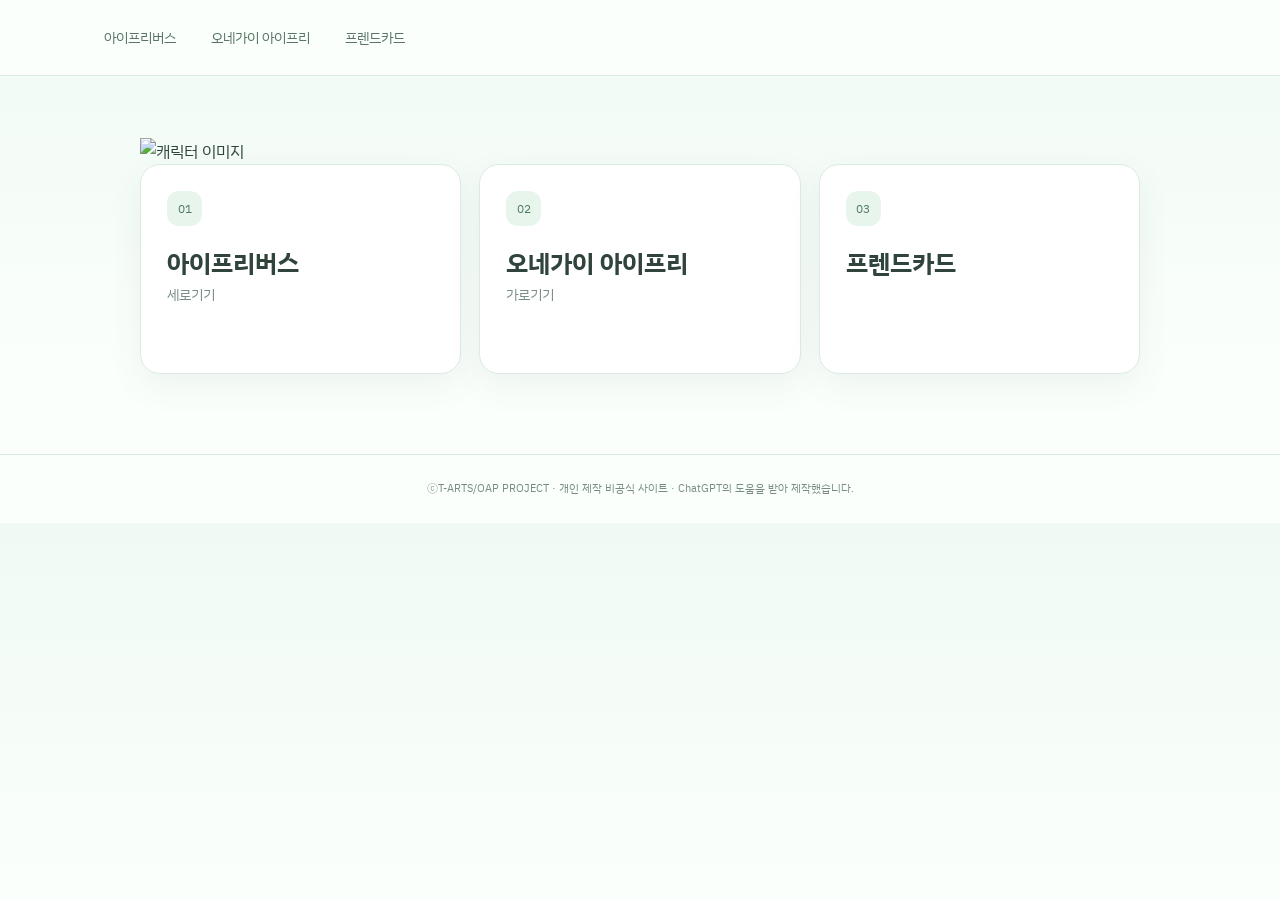
==== commit 7f7ae70b: "Update index.html" ====
--- a/index.html
+++ b/index.html
@@ -20,7 +20,7 @@
     <section class="character-display">
       <img
         src="character.jpg"
-        alt="자캐 이미지"
+        alt="캐릭터 이미지"
         class="character-image"
       >
     </section>
